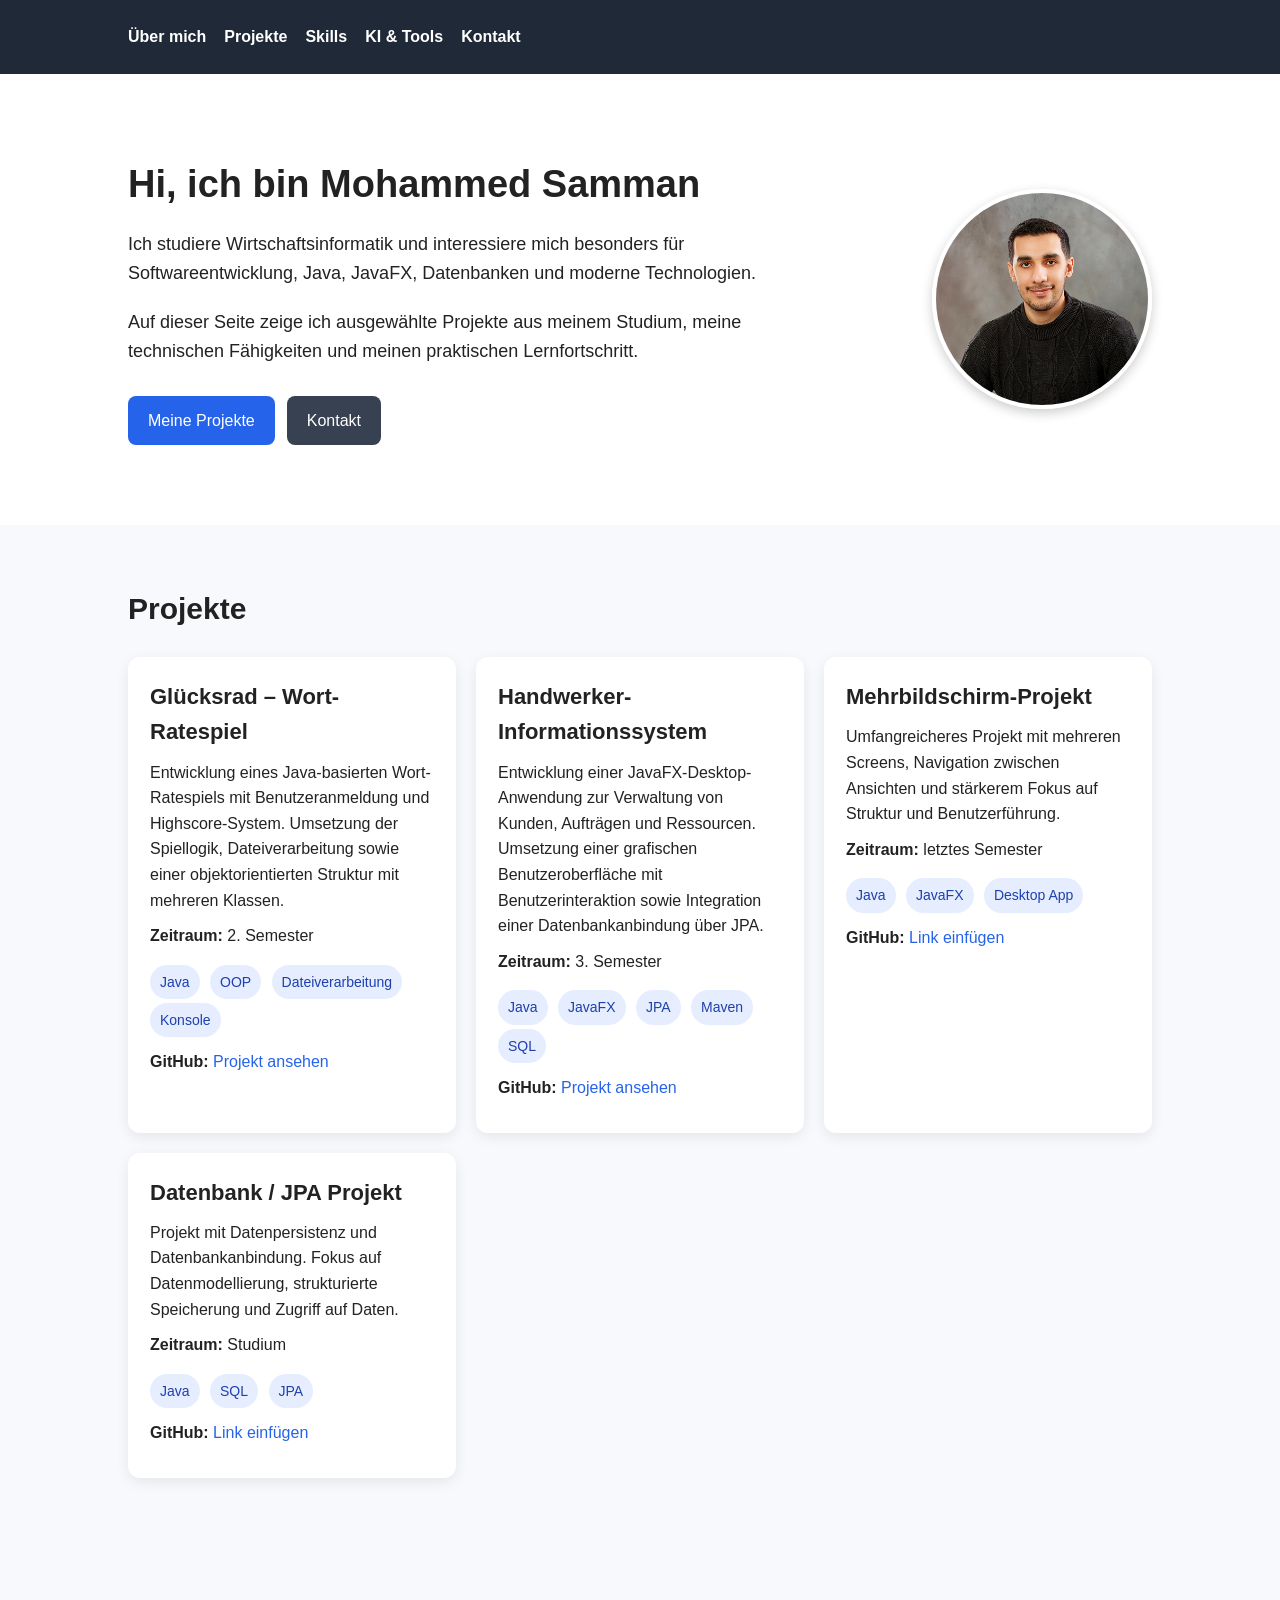
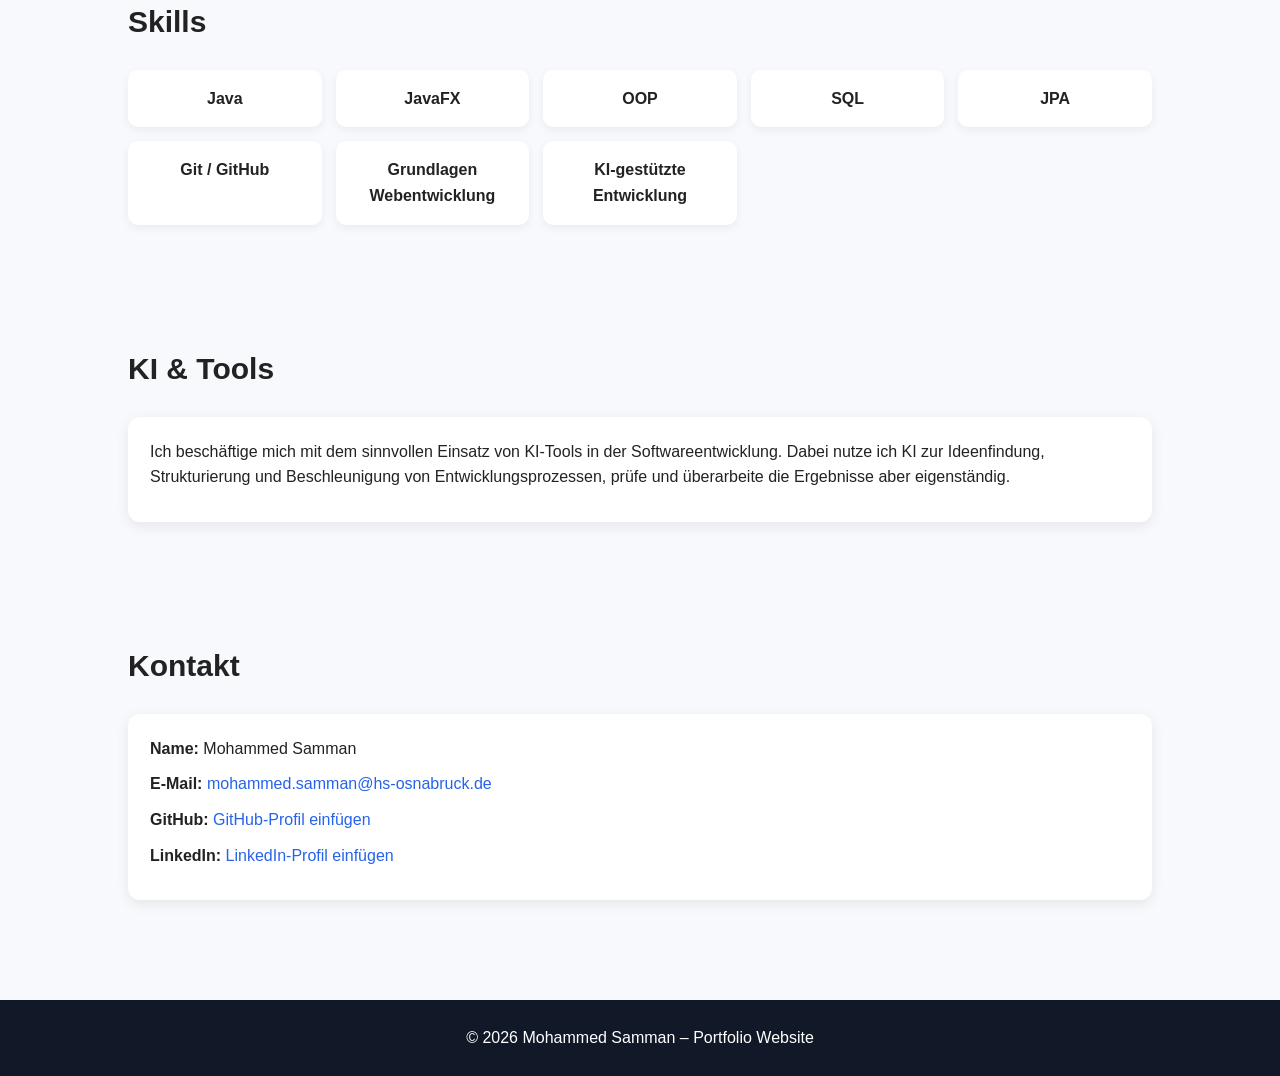
==== index.html @ e0171208 "Update index.html" ====
<!DOCTYPE html>
<html lang="de">
<head>
  <meta charset="UTF-8" />
  <meta name="viewport" content="width=device-width, initial-scale=1.0" />
  <title>Mohammed Samman | Portfolio</title>
  <link rel="stylesheet" href="style.css" />
</head>
<body>

  <header>
    <nav class="navbar">
      <!-- <h1 class="logo">Mein Portfolio</h1> -->
      <ul class="nav-links">
        <li><a href="#about">Über mich</a></li>
        <li><a href="#projects">Projekte</a></li>
        <li><a href="#skills">Skills</a></li>
        <li><a href="#ai">KI & Tools</a></li>
        <li><a href="#contact">Kontakt</a></li>
      </ul>
    </nav>
  </header>

  <main>
    <section class="hero" id="about">
      <div class="hero-container">
        <div class="hero-text">
          <h2>Hi, ich bin Mohammed Samman</h2>
          <p>
            Ich studiere Wirtschaftsinformatik und interessiere mich besonders für
            Softwareentwicklung, Java, JavaFX, Datenbanken und moderne Technologien.
          </p>
          <p>
            Auf dieser Seite zeige ich ausgewählte Projekte aus meinem Studium,
            meine technischen Fähigkeiten und meinen praktischen Lernfortschritt.
          </p>
          <div class="hero-buttons">
            <a class="btn" href="#projects">Meine Projekte</a>
            <a class="btn btn-secondary" href="#contact">Kontakt</a>
          </div>
        </div>

        <div class="hero-image">
          <img src="profile.png" alt="Profilbild von Mohammed Samman" />
        </div>
      </div>
    </section>

    <section id="projects">
      <h3 class="section-title">Projekte</h3>

      <div class="cards">
        <article class="card">
    <h4>Glücksrad – Wort-Ratespiel</h4>
    <p>
      Entwicklung eines Java-basierten Wort-Ratespiels mit Benutzeranmeldung 
      und Highscore-System. Umsetzung der Spiellogik, Dateiverarbeitung sowie 
      einer objektorientierten Struktur mit mehreren Klassen.
    </p>
    <p><strong>Zeitraum:</strong> 2. Semester</p>
    <div class="tags">
      <span class="tag">Java</span>
      <span class="tag">OOP</span>
      <span class="tag">Dateiverarbeitung</span>
      <span class="tag">Konsole</span>
    </div>
    <p>
      <strong>GitHub:</strong>
      <a href="https://github.com/sammanmohammed/oop2-gluecksrad-wortspiel" target="_blank">
        Projekt ansehen
      </a>
    </p>
  </article>

       <article class="card">
  <h4>Handwerker-Informationssystem</h4>
  <p>
    Entwicklung einer JavaFX-Desktop-Anwendung zur Verwaltung von Kunden, 
    Aufträgen und Ressourcen. Umsetzung einer grafischen Benutzeroberfläche 
    mit Benutzerinteraktion sowie Integration einer Datenbankanbindung über JPA.
  </p>
  <p><strong>Zeitraum:</strong> 3. Semester</p>
  <div class="tags">
    <span class="tag">Java</span>
    <span class="tag">JavaFX</span>
    <span class="tag">JPA</span>
    <span class="tag">Maven</span>
    <span class="tag">SQL</span>
  </div>
  <p>
    <strong>GitHub:</strong>
    <a href="https://github.com/sammanmohammed/handwerker-informationssystem" target="_blank">
      Projekt ansehen
    </a>
  </p>
</article>

        <article class="card">
          <h4>Mehrbildschirm-Projekt</h4>
          <p>
            Umfangreicheres Projekt mit mehreren Screens, Navigation zwischen
            Ansichten und stärkerem Fokus auf Struktur und Benutzerführung.
          </p>
          <p><strong>Zeitraum:</strong> letztes Semester</p>
          <div class="tags">
            <span class="tag">Java</span>
            <span class="tag">JavaFX</span>
            <span class="tag">Desktop App</span>
          </div>
          <p><strong>GitHub:</strong> <a href="#">Link einfügen</a></p>
        </article>

        <article class="card">
          <h4>Datenbank / JPA Projekt</h4>
          <p>
            Projekt mit Datenpersistenz und Datenbankanbindung. Fokus auf
            Datenmodellierung, strukturierte Speicherung und Zugriff auf Daten.
          </p>
          <p><strong>Zeitraum:</strong> Studium</p>
          <div class="tags">
            <span class="tag">Java</span>
            <span class="tag">SQL</span>
            <span class="tag">JPA</span>
          </div>
          <p><strong>GitHub:</strong> <a href="#">Link einfügen</a></p>
        </article>
      </div>
    </section>

    <section id="skills">
      <h3 class="section-title">Skills</h3>

      <div class="skills-list">
        <div class="skill-box">Java</div>
        <div class="skill-box">JavaFX</div>
        <div class="skill-box">OOP</div>
        <div class="skill-box">SQL</div>
        <div class="skill-box">JPA</div>
        <div class="skill-box">Git / GitHub</div>
        <div class="skill-box">Grundlagen Webentwicklung</div>
        <div class="skill-box">KI-gestützte Entwicklung</div>
      </div>
    </section>

    <section id="ai">
      <h3 class="section-title">KI & Tools</h3>

      <div class="card">
        <p>
          Ich beschäftige mich mit dem sinnvollen Einsatz von KI-Tools in der
          Softwareentwicklung. Dabei nutze ich KI zur Ideenfindung,
          Strukturierung und Beschleunigung von Entwicklungsprozessen, prüfe
          und überarbeite die Ergebnisse aber eigenständig.
        </p>
      </div>
    </section>

    <section id="contact" class="contact">
      <h3 class="section-title">Kontakt</h3>

      <div class="card">
        <p><strong>Name:</strong> Mohammed Samman</p>
        <p>
          <strong>E-Mail:</strong>
          <a href="mailto:mohammed.samman@hs-osnabruck.de">
            mohammed.samman@hs-osnabruck.de
          </a>
        </p>
        <p><strong>GitHub:</strong> <a href="#">GitHub-Profil einfügen</a></p>
        <p><strong>LinkedIn:</strong> <a href="#">LinkedIn-Profil einfügen</a></p>
      </div>
    </section>
  </main>

  <footer>
    <p>© 2026 Mohammed Samman – Portfolio Website</p>
  </footer>

</body>
</html>
---- style.css ----
*{
  box-sizing: border-box;
  margin: 0;
  padding: 0;
  font-family: Arial, Helvetica, sans-serif;
}
img {
  max-width: 100%;
  height: auto;
}
body {
  line-height: 1.6;
  background: #f7f9fc;
  color: #222;
}

header {
  background: #1f2937;
  color: white;
  padding: 24px 10%;
  position: sticky;
  top: 0;
  z-index: 1000;
}

.navbar {
  display: flex;
  justify-content: space-between;
  align-items: center;
  gap: 20px;
  flex-wrap: wrap;
}

.logo {
  font-size: 24px;
}

.nav-links {
  list-style: none;
  display: flex;
  gap: 18px;
  flex-wrap: wrap;
}

.nav-links a {
  color: white;
  text-decoration: none;
  font-weight: bold;
}

.nav-links a:hover {
  text-decoration: underline;
}

section {
  padding: 60px 10%;
}

.hero {
  background: white;
  padding-top: 80px;
  padding-bottom: 80px;
}

.hero-container {
  display: flex;
  align-items: center;
  justify-content: space-between;
  gap: 40px;
  flex-wrap: wrap;
}

.hero-text {
  flex: 1 1 500px;
}

.hero-text h2 {
  font-size: 38px;
  margin-bottom: 16px;
}

.hero-text p {
  max-width: 700px;
  margin-bottom: 20px;
  font-size: 18px;
}

.hero-buttons {
  display: flex;
  gap: 12px;
  flex-wrap: wrap;
}

.hero-image {
  flex: 0 0 220px;
  display: flex;
  justify-content: center;
  align-items: center;
}



.hero-image img {
  width: 220px;
  height: 220px;
  object-fit: cover;
  object-position: center top;
  border-radius: 50%;
  display: block;
  border: 4px solid white;
  box-shadow: 0 4px 12px rgba(0, 0, 0, 0.2);
}
.btn {
  display: inline-block;
  background: #2563eb;
  color: white;
  padding: 12px 20px;
  border-radius: 8px;
  text-decoration: none;
  margin-top: 10px;
}

.btn:hover {
  background: #1d4ed8;
}

.btn-secondary {
  background: #374151;
}

.btn-secondary:hover {
  background: #1f2937;
}

.section-title {
  font-size: 30px;
  margin-bottom: 24px;
}

.cards {
  display: grid;
  grid-template-columns: repeat(auto-fit, minmax(280px, 1fr));
  gap: 20px;
}

.card {
  background: white;
  padding: 22px;
  border-radius: 12px;
  box-shadow: 0 4px 14px rgba(0, 0, 0, 0.08);
}

.card h4 {
  margin-bottom: 10px;
  font-size: 22px;
}

.card p {
  margin-bottom: 10px;
}

.card a {
  color: #2563eb;
  text-decoration: none;
}

.card a:hover {
  text-decoration: underline;
}

.tags {
  margin: 12px 0;
}

.tag {
  display: inline-block;
  background: #e5edff;
  color: #1e40af;
  padding: 6px 10px;
  border-radius: 20px;
  font-size: 14px;
  margin: 4px 6px 0 0;
}

.skills-list {
  display: grid;
  grid-template-columns: repeat(auto-fit, minmax(180px, 1fr));
  gap: 14px;
}

.skill-box {
  background: white;
  padding: 16px;
  border-radius: 10px;
  box-shadow: 0 3px 10px rgba(0, 0, 0, 0.06);
  text-align: center;
  font-weight: bold;
}

.contact a {
  color: #2563eb;
  text-decoration: none;
}

.contact a:hover {
  text-decoration: underline;
}

footer {
  background: #111827;
  color: white;
  text-align: center;
  padding: 25px;
  margin-top: 40px;
}

@media (max-width: 700px) {
  .hero-container {
    flex-direction: column-reverse;
    text-align: center;
  }

  .hero-text {
    flex: 1 1 100%;
  }

  .hero-text h2 {
    font-size: 30px;
  }

  .hero-text p {
    max-width: 100%;
  }

  .hero-buttons {
    justify-content: center;
  }

  .hero-image {
    flex: 0 0 auto;
  }

  .nav-links {
    justify-content: center;
  }
}
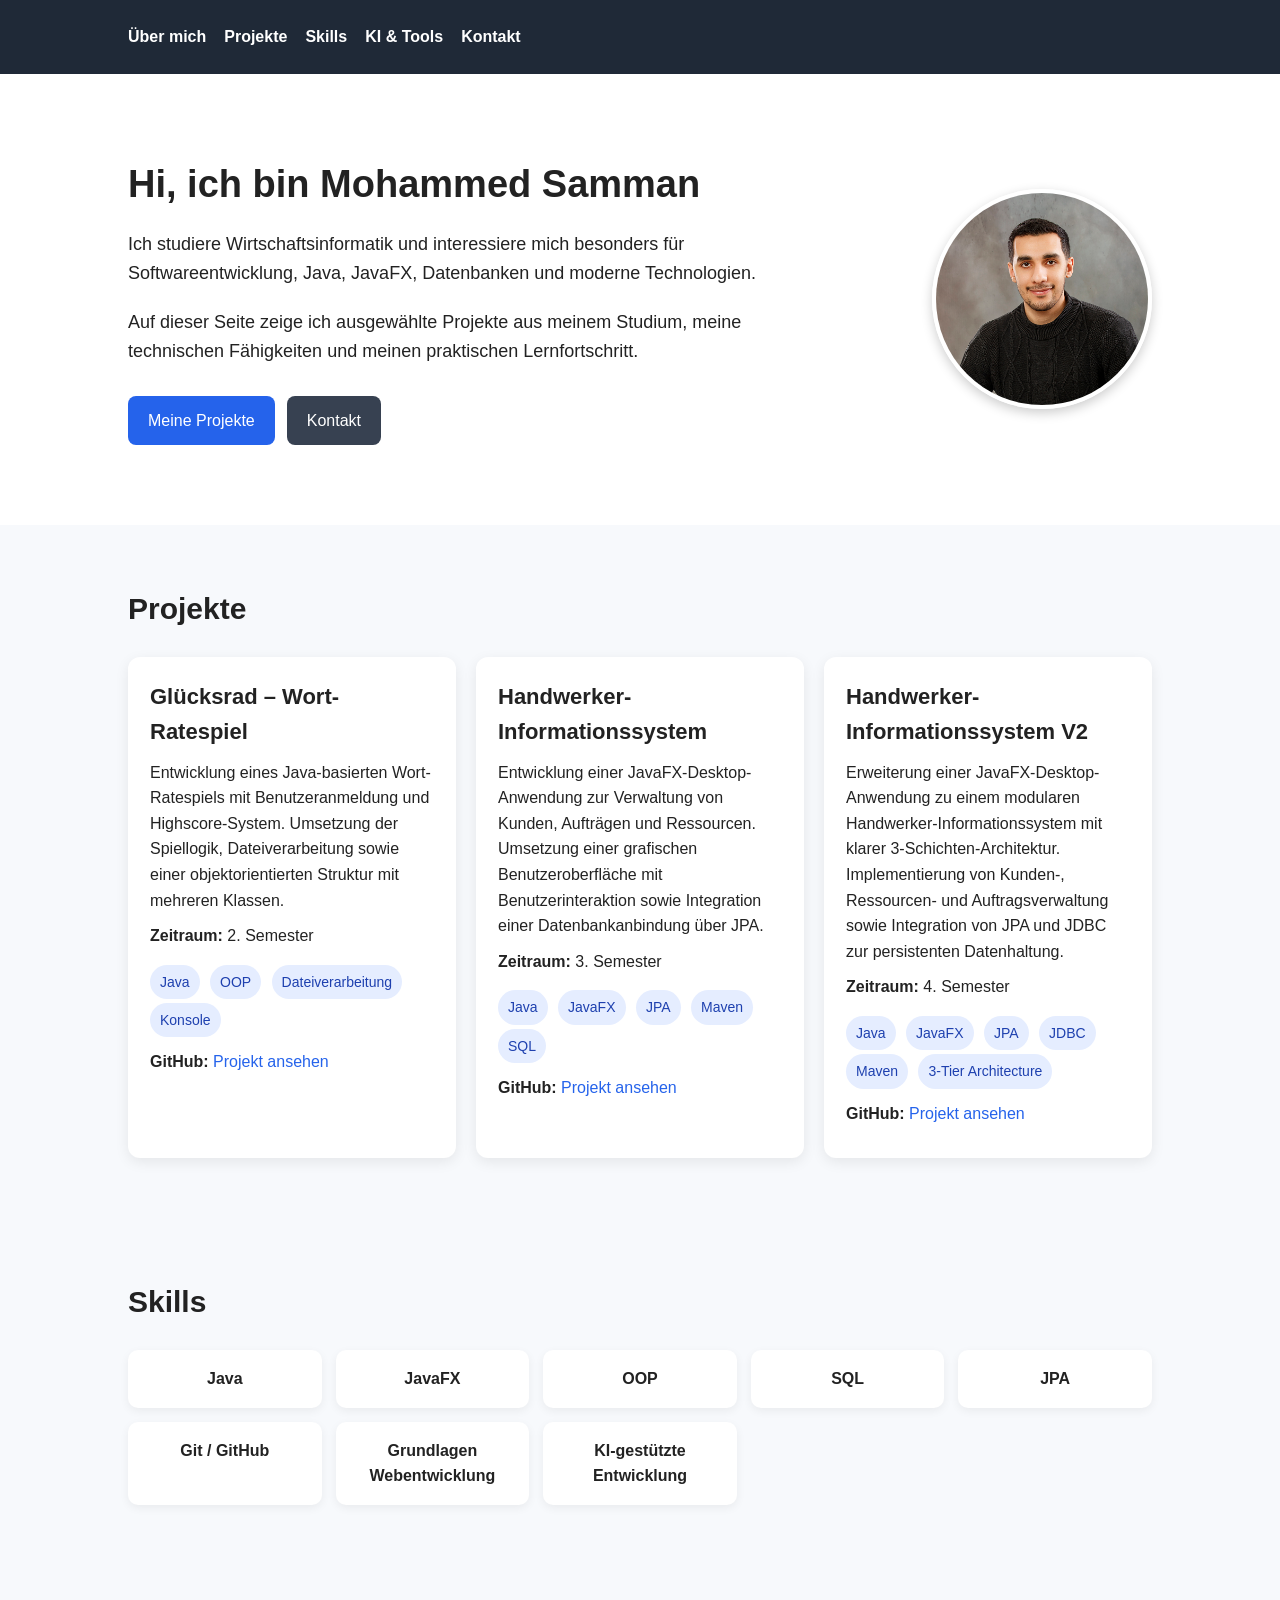
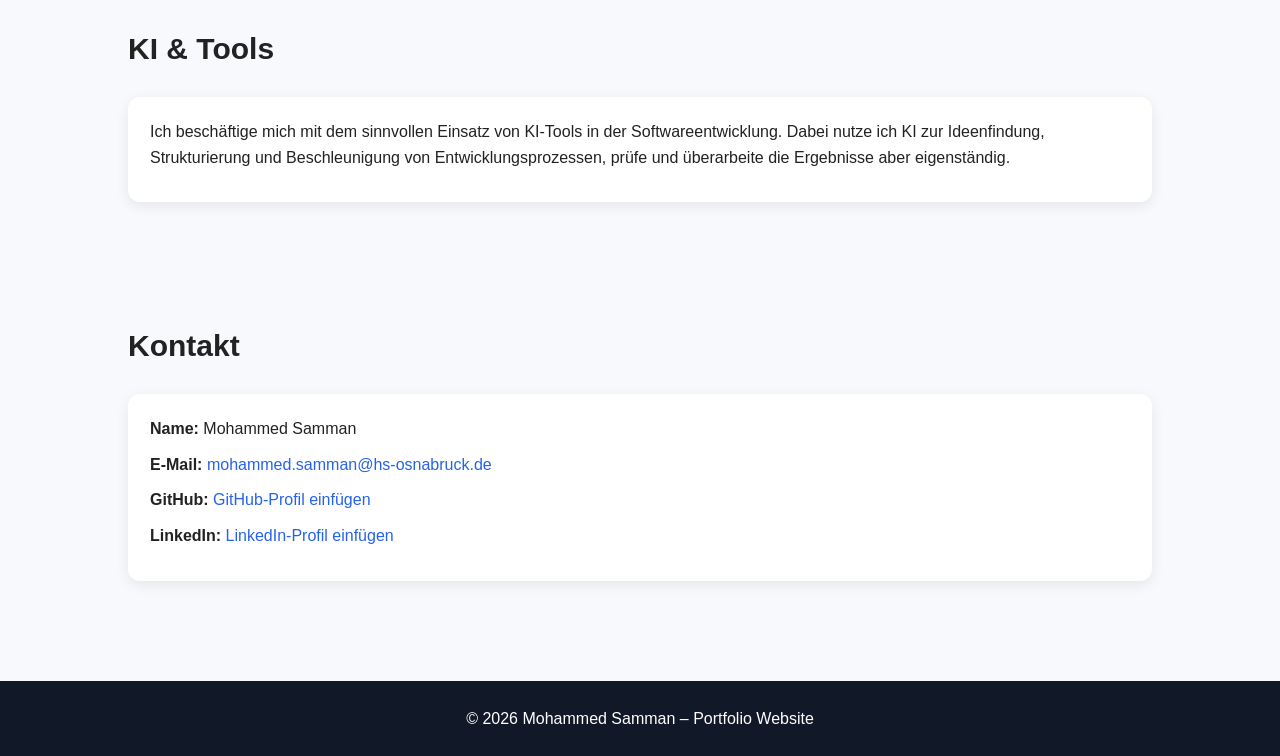
==== commit 3c16f60c: "Update index.html" ====
--- a/index.html
+++ b/index.html
@@ -95,35 +95,32 @@
   </p>
 </article>
 
-        <article class="card">
-          <h4>Mehrbildschirm-Projekt</h4>
-          <p>
-            Umfangreicheres Projekt mit mehreren Screens, Navigation zwischen
-            Ansichten und stärkerem Fokus auf Struktur und Benutzerführung.
-          </p>
-          <p><strong>Zeitraum:</strong> letztes Semester</p>
-          <div class="tags">
-            <span class="tag">Java</span>
-            <span class="tag">JavaFX</span>
-            <span class="tag">Desktop App</span>
-          </div>
-          <p><strong>GitHub:</strong> <a href="#">Link einfügen</a></p>
-        </article>
+       <article class="card">
+  <h4>Handwerker-Informationssystem V2</h4>
+  <p>
+    Erweiterung einer JavaFX-Desktop-Anwendung zu einem modularen 
+    Handwerker-Informationssystem mit klarer 3-Schichten-Architektur. 
+    Implementierung von Kunden-, Ressourcen- und Auftragsverwaltung 
+    sowie Integration von JPA und JDBC zur persistenten Datenhaltung.
+  </p>
+  <p><strong>Zeitraum:</strong> 4. Semester</p>
+  <div class="tags">
+    <span class="tag">Java</span>
+    <span class="tag">JavaFX</span>
+    <span class="tag">JPA</span>
+    <span class="tag">JDBC</span>
+    <span class="tag">Maven</span>
+    <span class="tag">3-Tier Architecture</span>
+  </div>
+  <p>
+    <strong>GitHub:</strong>
+    <a href="https://github.com/sammanmohammed/oop3-handwerker-informationssystem" target="_blank">
+      Projekt ansehen
+    </a>
+  </p>
+</article>
 
-        <article class="card">
-          <h4>Datenbank / JPA Projekt</h4>
-          <p>
-            Projekt mit Datenpersistenz und Datenbankanbindung. Fokus auf
-            Datenmodellierung, strukturierte Speicherung und Zugriff auf Daten.
-          </p>
-          <p><strong>Zeitraum:</strong> Studium</p>
-          <div class="tags">
-            <span class="tag">Java</span>
-            <span class="tag">SQL</span>
-            <span class="tag">JPA</span>
-          </div>
-          <p><strong>GitHub:</strong> <a href="#">Link einfügen</a></p>
-        </article>
+      
       </div>
     </section>
 
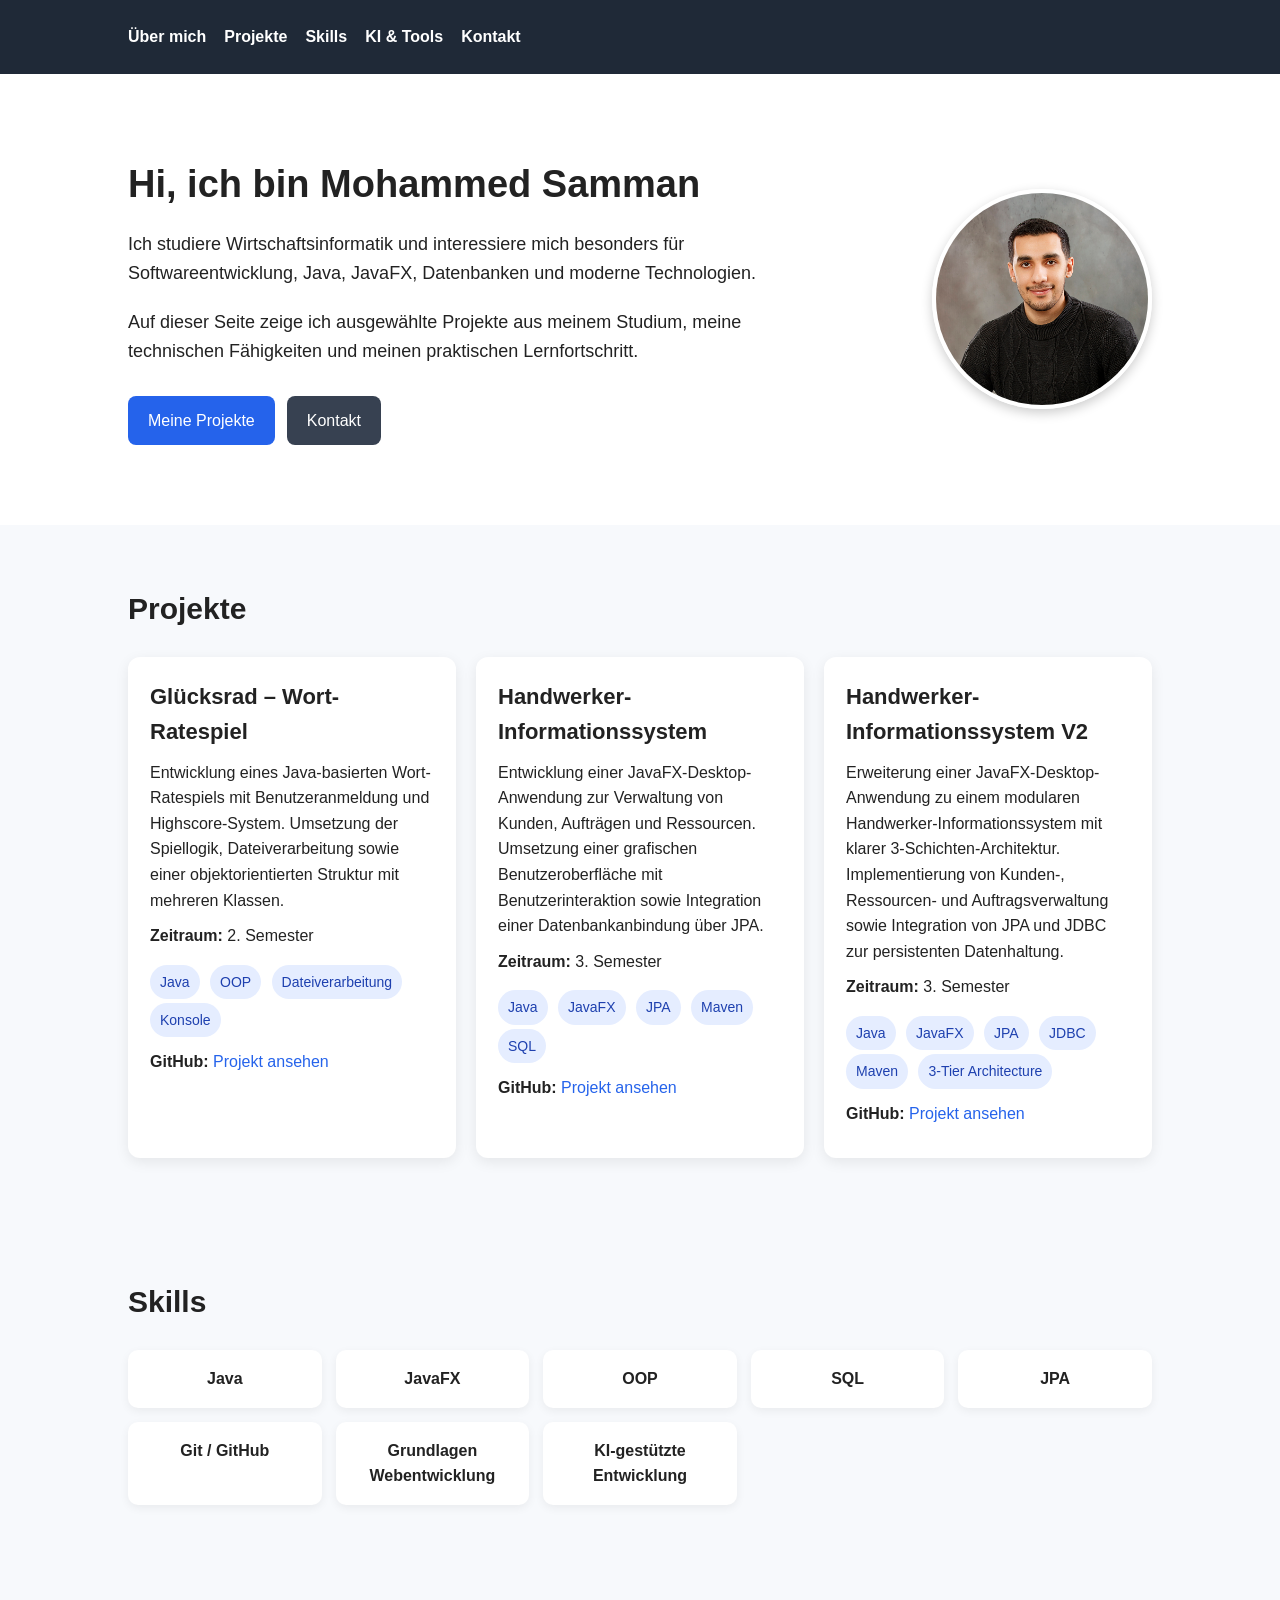
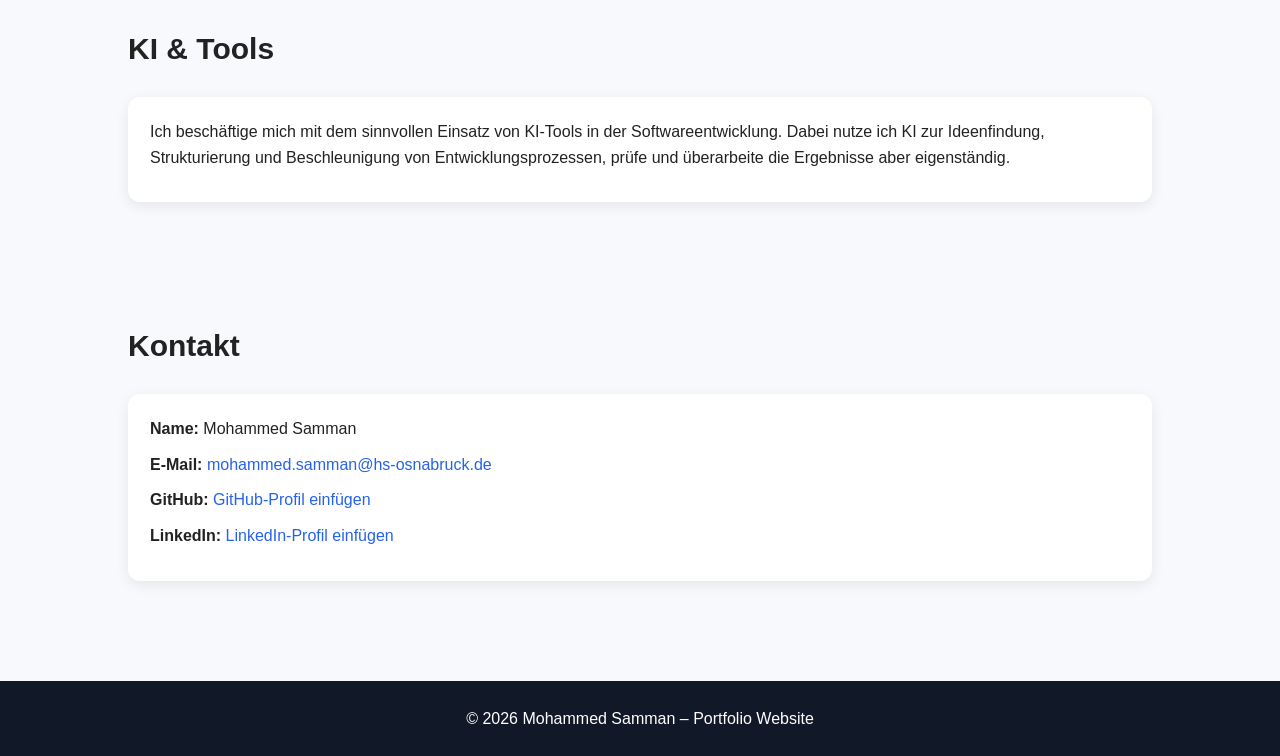
==== commit d5715c1e: "Fix HTML formatting and structure" ====
--- a/index.html
+++ b/index.html
@@ -103,7 +103,7 @@
     Implementierung von Kunden-, Ressourcen- und Auftragsverwaltung 
     sowie Integration von JPA und JDBC zur persistenten Datenhaltung.
   </p>
-  <p><strong>Zeitraum:</strong> 4. Semester</p>
+  <p><strong>Zeitraum:</strong> 3. Semester</p>
   <div class="tags">
     <span class="tag">Java</span>
     <span class="tag">JavaFX</span>
@@ -118,7 +118,7 @@
       Projekt ansehen
     </a>
   </p>
-</article>
+       </article>
 
       
       </div>
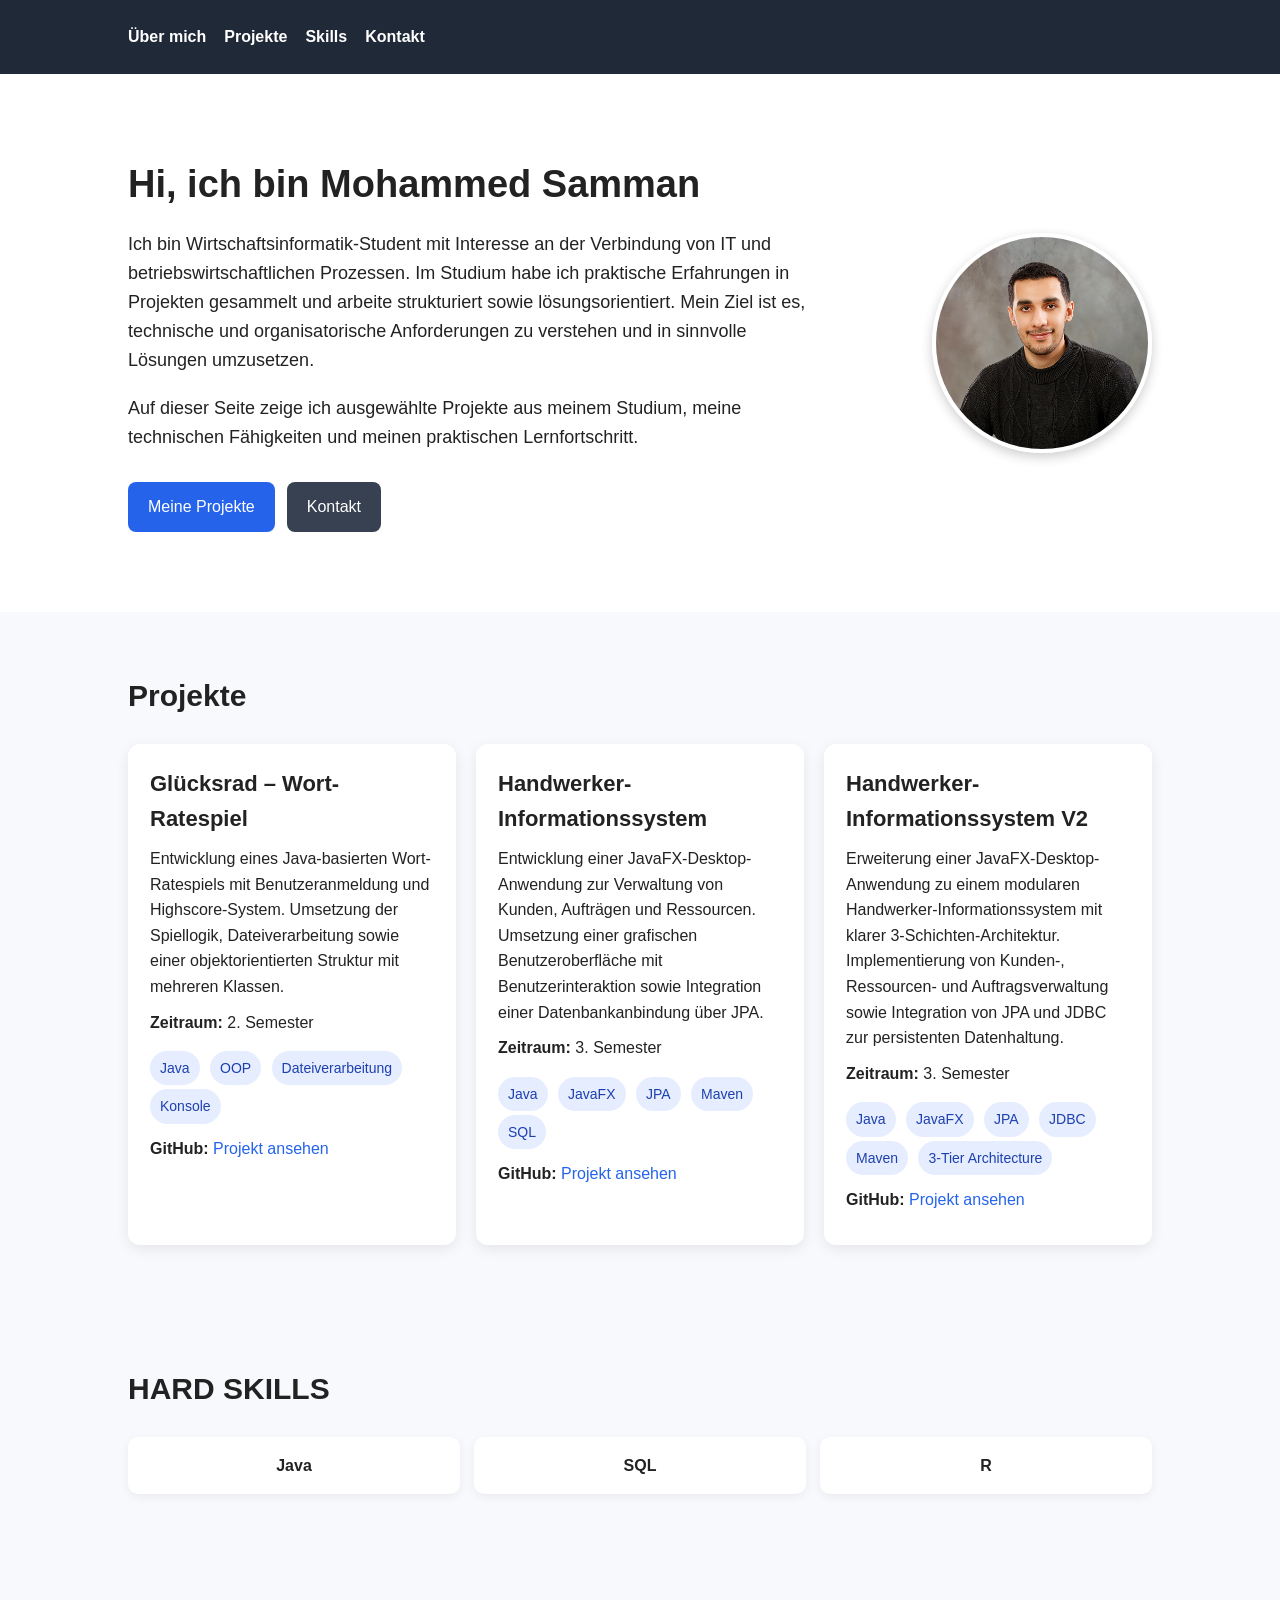
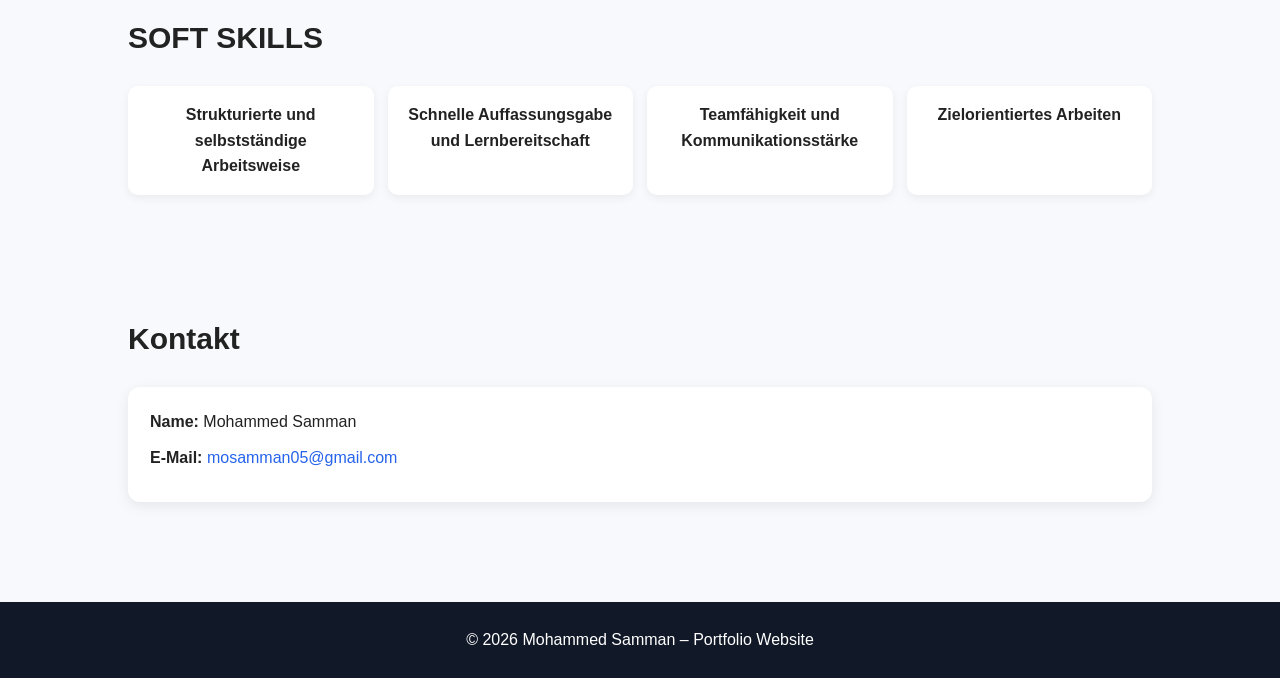
==== commit d98876ce: "Update portfolio content and structure" ====
--- a/index.html
+++ b/index.html
@@ -15,7 +15,6 @@
         <li><a href="#about">Über mich</a></li>
         <li><a href="#projects">Projekte</a></li>
         <li><a href="#skills">Skills</a></li>
-        <li><a href="#ai">KI & Tools</a></li>
         <li><a href="#contact">Kontakt</a></li>
       </ul>
     </nav>
@@ -27,8 +26,12 @@
         <div class="hero-text">
           <h2>Hi, ich bin Mohammed Samman</h2>
           <p>
-            Ich studiere Wirtschaftsinformatik und interessiere mich besonders für
-            Softwareentwicklung, Java, JavaFX, Datenbanken und moderne Technologien.
+           Ich bin Wirtschaftsinformatik-Student mit Interesse an der Verbindung von 
+  IT und betriebswirtschaftlichen Prozessen. Im Studium habe ich praktische 
+  Erfahrungen in Projekten gesammelt und arbeite strukturiert sowie lösungsorientiert.
+
+  Mein Ziel ist es, technische und organisatorische Anforderungen zu verstehen 
+  und in sinnvolle Lösungen umzusetzen.
           </p>
           <p>
             Auf dieser Seite zeige ich ausgewählte Projekte aus meinem Studium,
@@ -125,32 +128,27 @@
     </section>
 
     <section id="skills">
-      <h3 class="section-title">Skills</h3>
+      <h3 class="section-title">HARD SKILLS</h3>
 
       <div class="skills-list">
         <div class="skill-box">Java</div>
-        <div class="skill-box">JavaFX</div>
-        <div class="skill-box">OOP</div>
         <div class="skill-box">SQL</div>
-        <div class="skill-box">JPA</div>
-        <div class="skill-box">Git / GitHub</div>
-        <div class="skill-box">Grundlagen Webentwicklung</div>
-        <div class="skill-box">KI-gestützte Entwicklung</div>
+        <div class="skill-box">R</div>
+   
       </div>
     </section>
+  <section id="skills">
+      <h3 class="section-title">SOFT SKILLS</h3>
 
-    <section id="ai">
-      <h3 class="section-title">KI & Tools</h3>
-
-      <div class="card">
-        <p>
-          Ich beschäftige mich mit dem sinnvollen Einsatz von KI-Tools in der
-          Softwareentwicklung. Dabei nutze ich KI zur Ideenfindung,
-          Strukturierung und Beschleunigung von Entwicklungsprozessen, prüfe
-          und überarbeite die Ergebnisse aber eigenständig.
-        </p>
+      <div class="skills-list">
+        <div class="skill-box">Strukturierte und selbstständige Arbeitsweise</div>
+        <div class="skill-box"> Schnelle Auffassungsgabe und Lernbereitschaft</div>
+        <div class="skill-box">Teamfähigkeit und Kommunikationsstärke</div>
+         <div class="skill-box">Zielorientiertes Arbeiten </div>
+   
       </div>
     </section>
+  
 
     <section id="contact" class="contact">
       <h3 class="section-title">Kontakt</h3>
@@ -159,12 +157,10 @@
         <p><strong>Name:</strong> Mohammed Samman</p>
         <p>
           <strong>E-Mail:</strong>
-          <a href="mailto:mohammed.samman@hs-osnabruck.de">
-            mohammed.samman@hs-osnabruck.de
+          <a href="mosamman05@gmail.com">
+            mosamman05@gmail.com
           </a>
         </p>
-        <p><strong>GitHub:</strong> <a href="#">GitHub-Profil einfügen</a></p>
-        <p><strong>LinkedIn:</strong> <a href="#">LinkedIn-Profil einfügen</a></p>
       </div>
     </section>
   </main>
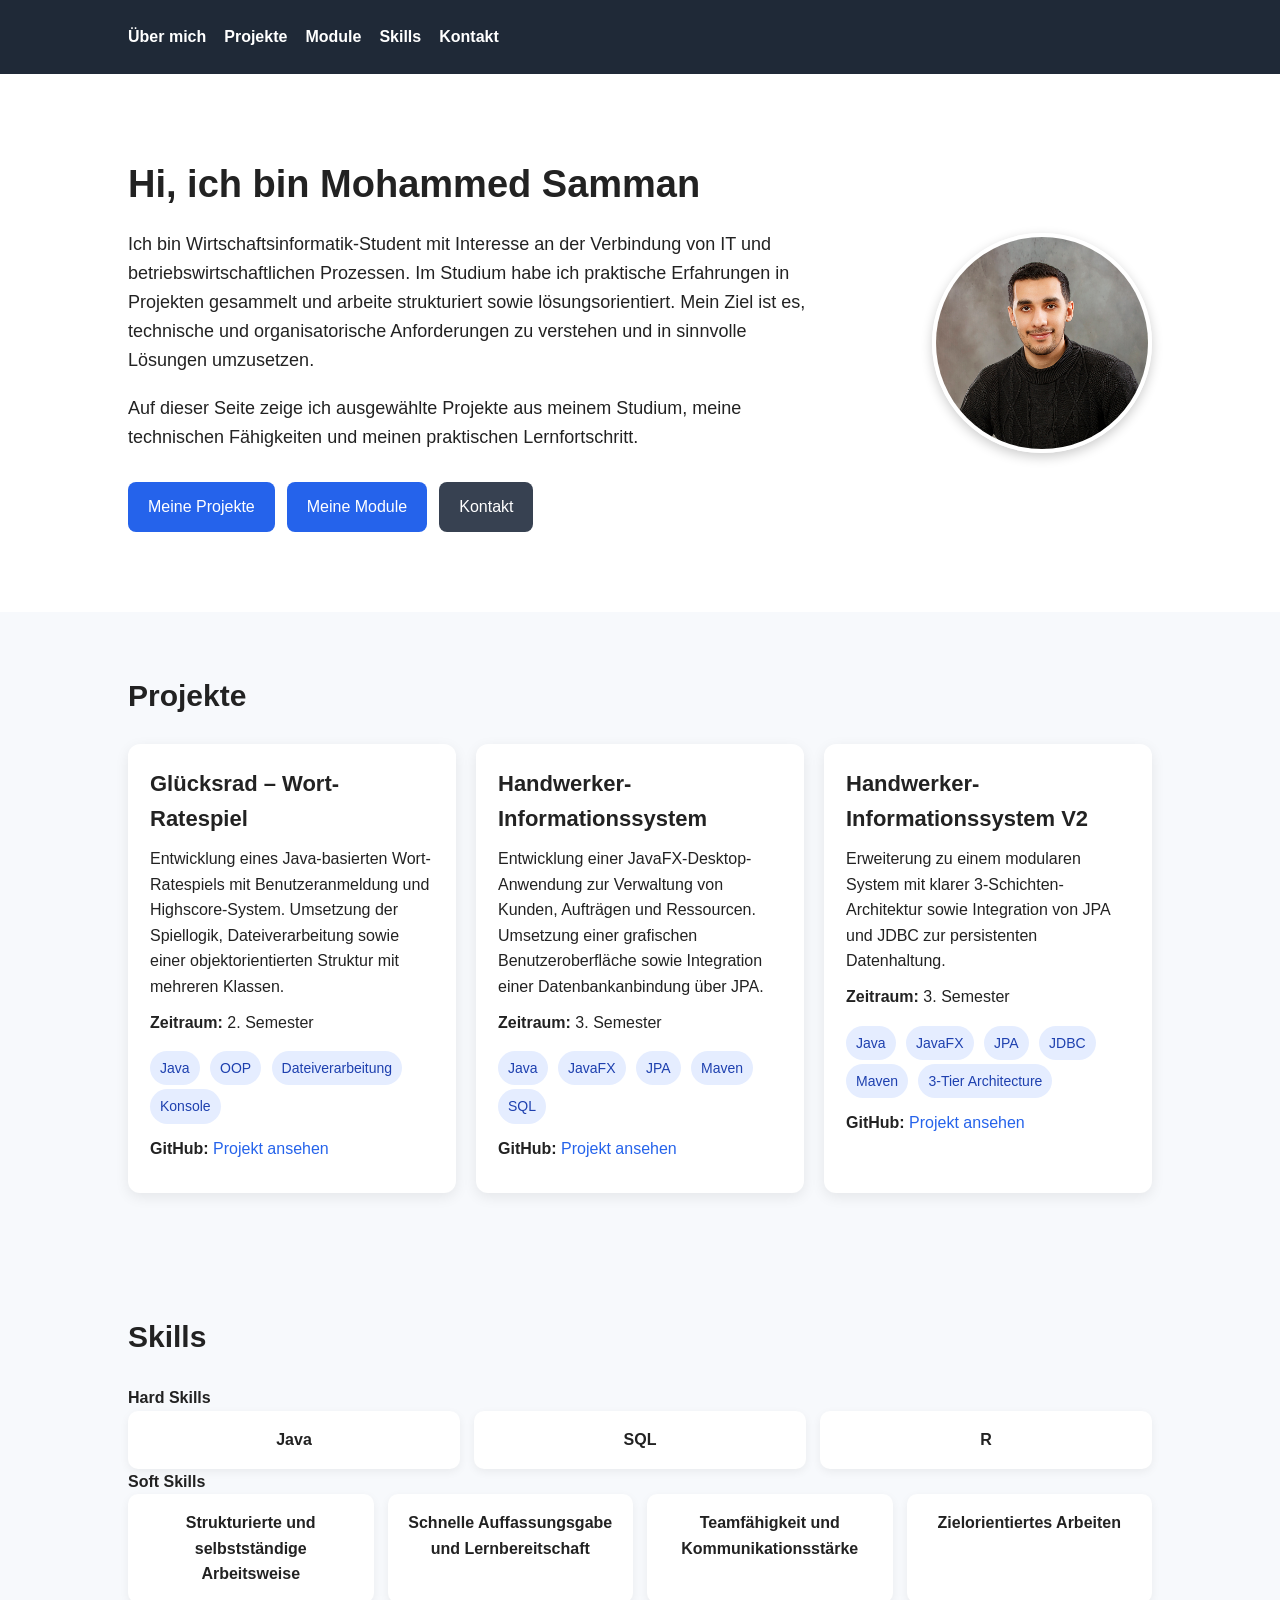
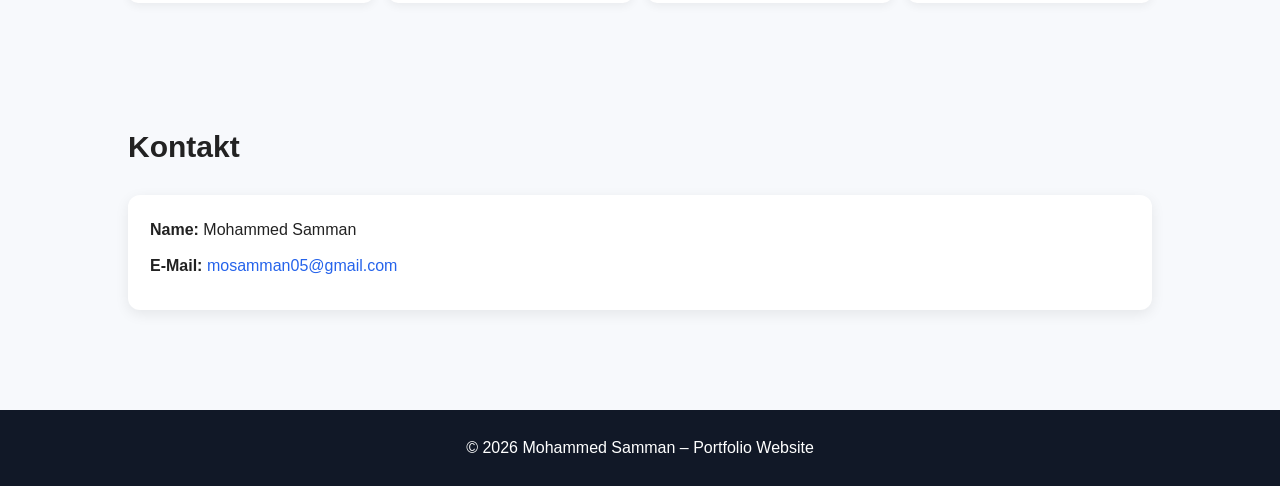
==== commit 1cff2e18: "Update index.html" ====
--- a/index.html
+++ b/index.html
@@ -6,14 +6,15 @@
   <title>Mohammed Samman | Portfolio</title>
   <link rel="stylesheet" href="style.css" />
 </head>
+
 <body>
 
   <header>
     <nav class="navbar">
-      <!-- <h1 class="logo">Mein Portfolio</h1> -->
       <ul class="nav-links">
         <li><a href="#about">Über mich</a></li>
         <li><a href="#projects">Projekte</a></li>
+        <li><a href="modules.html">Module</a></li>
         <li><a href="#skills">Skills</a></li>
         <li><a href="#contact">Kontakt</a></li>
       </ul>
@@ -21,24 +22,30 @@
   </header>
 
   <main>
+
+    <!-- HERO -->
     <section class="hero" id="about">
       <div class="hero-container">
+        
         <div class="hero-text">
           <h2>Hi, ich bin Mohammed Samman</h2>
+          
           <p>
-           Ich bin Wirtschaftsinformatik-Student mit Interesse an der Verbindung von 
-  IT und betriebswirtschaftlichen Prozessen. Im Studium habe ich praktische 
-  Erfahrungen in Projekten gesammelt und arbeite strukturiert sowie lösungsorientiert.
+            Ich bin Wirtschaftsinformatik-Student mit Interesse an der Verbindung von 
+            IT und betriebswirtschaftlichen Prozessen. Im Studium habe ich praktische 
+            Erfahrungen in Projekten gesammelt und arbeite strukturiert sowie lösungsorientiert.
+            Mein Ziel ist es, technische und organisatorische Anforderungen zu verstehen 
+            und in sinnvolle Lösungen umzusetzen.
+          </p>
 
-  Mein Ziel ist es, technische und organisatorische Anforderungen zu verstehen 
-  und in sinnvolle Lösungen umzusetzen.
-          </p>
           <p>
             Auf dieser Seite zeige ich ausgewählte Projekte aus meinem Studium,
             meine technischen Fähigkeiten und meinen praktischen Lernfortschritt.
           </p>
+
           <div class="hero-buttons">
             <a class="btn" href="#projects">Meine Projekte</a>
+            <a class="btn" href="modules.html">Meine Module</a>
             <a class="btn btn-secondary" href="#contact">Kontakt</a>
           </div>
         </div>
@@ -46,110 +53,108 @@
         <div class="hero-image">
           <img src="profile.png" alt="Profilbild von Mohammed Samman" />
         </div>
+
       </div>
     </section>
 
+    <!-- PROJEKTE -->
     <section id="projects">
       <h3 class="section-title">Projekte</h3>
 
       <div class="cards">
+
         <article class="card">
-    <h4>Glücksrad – Wort-Ratespiel</h4>
-    <p>
-      Entwicklung eines Java-basierten Wort-Ratespiels mit Benutzeranmeldung 
-      und Highscore-System. Umsetzung der Spiellogik, Dateiverarbeitung sowie 
-      einer objektorientierten Struktur mit mehreren Klassen.
-    </p>
-    <p><strong>Zeitraum:</strong> 2. Semester</p>
-    <div class="tags">
-      <span class="tag">Java</span>
-      <span class="tag">OOP</span>
-      <span class="tag">Dateiverarbeitung</span>
-      <span class="tag">Konsole</span>
-    </div>
-    <p>
-      <strong>GitHub:</strong>
-      <a href="https://github.com/sammanmohammed/oop2-gluecksrad-wortspiel" target="_blank">
-        Projekt ansehen
-      </a>
-    </p>
-  </article>
+          <h4>Glücksrad – Wort-Ratespiel</h4>
+          <p>
+            Entwicklung eines Java-basierten Wort-Ratespiels mit Benutzeranmeldung 
+            und Highscore-System. Umsetzung der Spiellogik, Dateiverarbeitung sowie 
+            einer objektorientierten Struktur mit mehreren Klassen.
+          </p>
+          <p><strong>Zeitraum:</strong> 2. Semester</p>
+          <div class="tags">
+            <span class="tag">Java</span>
+            <span class="tag">OOP</span>
+            <span class="tag">Dateiverarbeitung</span>
+            <span class="tag">Konsole</span>
+          </div>
+          <p>
+            <strong>GitHub:</strong>
+            <a href="https://github.com/sammanmohammed/oop2-gluecksrad-wortspiel" target="_blank">
+              Projekt ansehen
+            </a>
+          </p>
+        </article>
 
-       <article class="card">
-  <h4>Handwerker-Informationssystem</h4>
-  <p>
-    Entwicklung einer JavaFX-Desktop-Anwendung zur Verwaltung von Kunden, 
-    Aufträgen und Ressourcen. Umsetzung einer grafischen Benutzeroberfläche 
-    mit Benutzerinteraktion sowie Integration einer Datenbankanbindung über JPA.
-  </p>
-  <p><strong>Zeitraum:</strong> 3. Semester</p>
-  <div class="tags">
-    <span class="tag">Java</span>
-    <span class="tag">JavaFX</span>
-    <span class="tag">JPA</span>
-    <span class="tag">Maven</span>
-    <span class="tag">SQL</span>
-  </div>
-  <p>
-    <strong>GitHub:</strong>
-    <a href="https://github.com/sammanmohammed/handwerker-informationssystem" target="_blank">
-      Projekt ansehen
-    </a>
-  </p>
-</article>
+        <article class="card">
+          <h4>Handwerker-Informationssystem</h4>
+          <p>
+            Entwicklung einer JavaFX-Desktop-Anwendung zur Verwaltung von Kunden, 
+            Aufträgen und Ressourcen. Umsetzung einer grafischen Benutzeroberfläche 
+            sowie Integration einer Datenbankanbindung über JPA.
+          </p>
+          <p><strong>Zeitraum:</strong> 3. Semester</p>
+          <div class="tags">
+            <span class="tag">Java</span>
+            <span class="tag">JavaFX</span>
+            <span class="tag">JPA</span>
+            <span class="tag">Maven</span>
+            <span class="tag">SQL</span>
+          </div>
+          <p>
+            <strong>GitHub:</strong>
+            <a href="https://github.com/sammanmohammed/handwerker-informationssystem" target="_blank">
+              Projekt ansehen
+            </a>
+          </p>
+        </article>
 
-       <article class="card">
-  <h4>Handwerker-Informationssystem V2</h4>
-  <p>
-    Erweiterung einer JavaFX-Desktop-Anwendung zu einem modularen 
-    Handwerker-Informationssystem mit klarer 3-Schichten-Architektur. 
-    Implementierung von Kunden-, Ressourcen- und Auftragsverwaltung 
-    sowie Integration von JPA und JDBC zur persistenten Datenhaltung.
-  </p>
-  <p><strong>Zeitraum:</strong> 3. Semester</p>
-  <div class="tags">
-    <span class="tag">Java</span>
-    <span class="tag">JavaFX</span>
-    <span class="tag">JPA</span>
-    <span class="tag">JDBC</span>
-    <span class="tag">Maven</span>
-    <span class="tag">3-Tier Architecture</span>
-  </div>
-  <p>
-    <strong>GitHub:</strong>
-    <a href="https://github.com/sammanmohammed/oop3-handwerker-informationssystem" target="_blank">
-      Projekt ansehen
-    </a>
-  </p>
-       </article>
+        <article class="card">
+          <h4>Handwerker-Informationssystem V2</h4>
+          <p>
+            Erweiterung zu einem modularen System mit klarer 3-Schichten-Architektur 
+            sowie Integration von JPA und JDBC zur persistenten Datenhaltung.
+          </p>
+          <p><strong>Zeitraum:</strong> 3. Semester</p>
+          <div class="tags">
+            <span class="tag">Java</span>
+            <span class="tag">JavaFX</span>
+            <span class="tag">JPA</span>
+            <span class="tag">JDBC</span>
+            <span class="tag">Maven</span>
+            <span class="tag">3-Tier Architecture</span>
+          </div>
+          <p>
+            <strong>GitHub:</strong>
+            <a href="https://github.com/sammanmohammed/oop3-handwerker-informationssystem" target="_blank">
+              Projekt ansehen
+            </a>
+          </p>
+        </article>
 
-      
       </div>
     </section>
 
+    <!-- SKILLS -->
     <section id="skills">
-      <h3 class="section-title">HARD SKILLS</h3>
+      <h3 class="section-title">Skills</h3>
 
+      <h4 class="skills-subtitle">Hard Skills</h4>
       <div class="skills-list">
         <div class="skill-box">Java</div>
         <div class="skill-box">SQL</div>
         <div class="skill-box">R</div>
-   
+      </div>
+
+      <h4 class="skills-subtitle">Soft Skills</h4>
+      <div class="skills-list">
+        <div class="skill-box">Strukturierte und selbstständige Arbeitsweise</div>
+        <div class="skill-box">Schnelle Auffassungsgabe und Lernbereitschaft</div>
+        <div class="skill-box">Teamfähigkeit und Kommunikationsstärke</div>
+        <div class="skill-box">Zielorientiertes Arbeiten</div>
       </div>
     </section>
-  <section id="skills">
-      <h3 class="section-title">SOFT SKILLS</h3>
 
-      <div class="skills-list">
-        <div class="skill-box">Strukturierte und selbstständige Arbeitsweise</div>
-        <div class="skill-box"> Schnelle Auffassungsgabe und Lernbereitschaft</div>
-        <div class="skill-box">Teamfähigkeit und Kommunikationsstärke</div>
-         <div class="skill-box">Zielorientiertes Arbeiten </div>
-   
-      </div>
-    </section>
-  
-
+    <!-- KONTAKT -->
     <section id="contact" class="contact">
       <h3 class="section-title">Kontakt</h3>
 
@@ -157,12 +162,13 @@
         <p><strong>Name:</strong> Mohammed Samman</p>
         <p>
           <strong>E-Mail:</strong>
-          <a href="mosamman05@gmail.com">
+          <a href="mailto:mosamman05@gmail.com">
             mosamman05@gmail.com
           </a>
         </p>
       </div>
     </section>
+
   </main>
 
   <footer>
--- a/style.css
+++ b/style.css
@@ -243,4 +243,60 @@
   .nav-links {
     justify-content: center;
   }
-}+  
+}
+
+
+
+
+/* MODULES TIMELINE */
+
+.timeline {
+  position: relative;
+  margin: 50px auto;
+  padding-left: 40px;
+  max-width: 800px;
+}
+
+.timeline::before {
+  content: "";
+  position: absolute;
+  left: 15px;
+  top: 0;
+  width: 3px;
+  height: 100%;
+  background: #00bcd4;
+}
+
+.timeline-item {
+  position: relative;
+  margin-bottom: 40px;
+}
+
+.timeline-dot {
+  position: absolute;
+  left: 6px;
+  width: 18px;
+  height: 18px;
+  background: #00bcd4;
+  border-radius: 50%;
+}
+
+.timeline-content h4 {
+  margin-bottom: 10px;
+}
+
+/* Module Tags */
+.module-tags {
+  display: flex;
+  flex-wrap: wrap;
+  gap: 10px;
+}
+
+.module-tag {
+  background: #e0f7fa;
+  color: #007c91;
+  padding: 6px 12px;
+  border-radius: 20px;
+  font-size: 14px;
+}
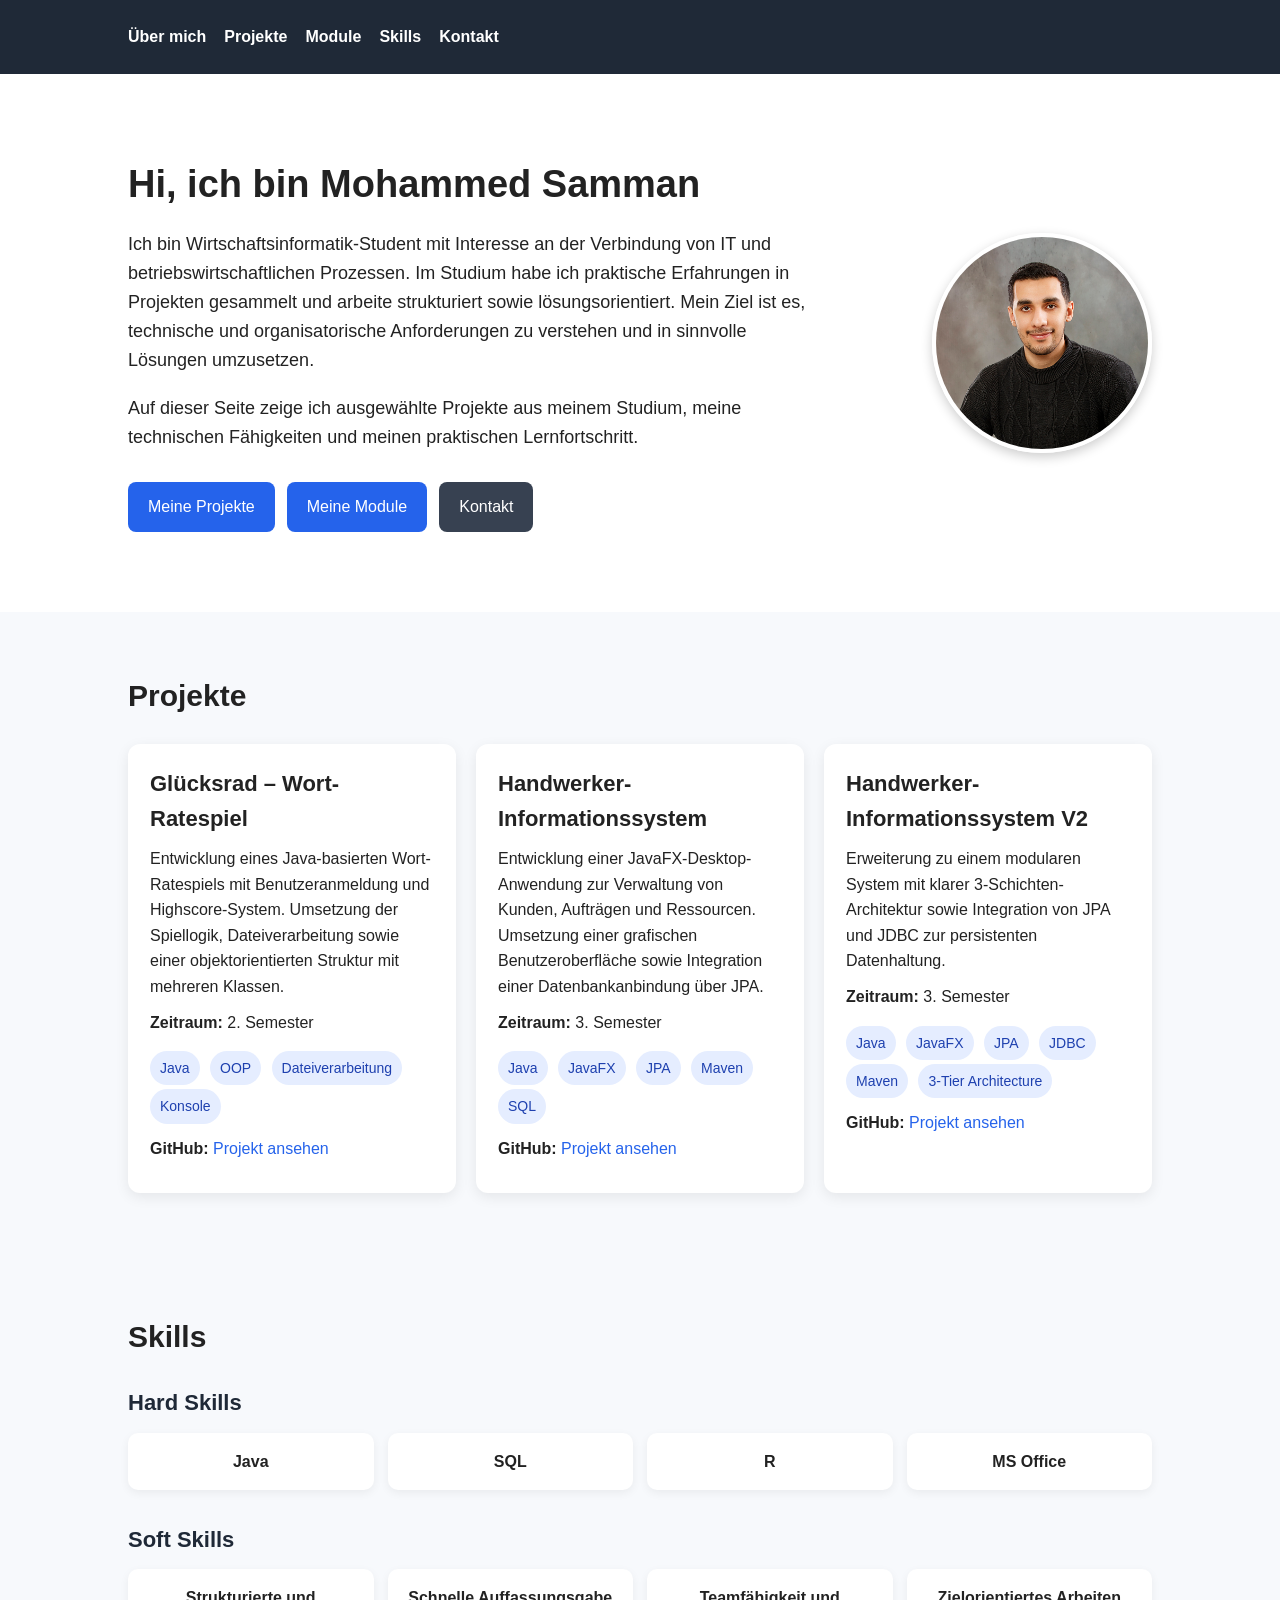
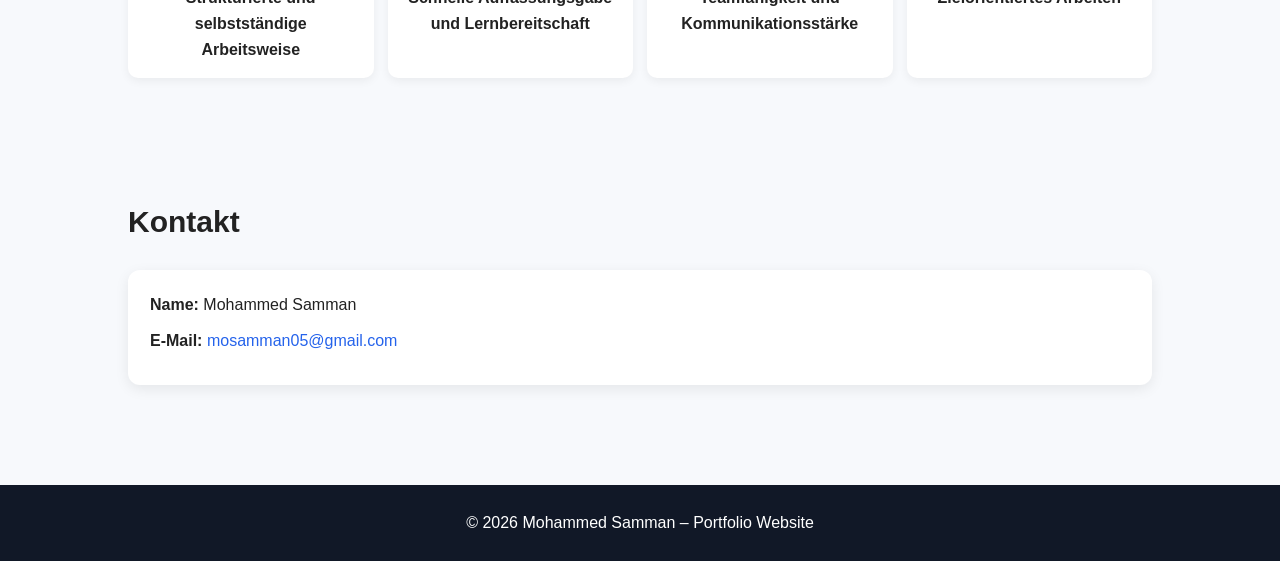
==== commit a220872d: "Fix HTML encoding issues in index.html" ====
--- a/index.html
+++ b/index.html
@@ -143,6 +143,7 @@
         <div class="skill-box">Java</div>
         <div class="skill-box">SQL</div>
         <div class="skill-box">R</div>
+         <div class="skill-box">MS Office</div>
       </div>
 
       <h4 class="skills-subtitle">Soft Skills</h4>
--- a/style.css
+++ b/style.css
@@ -1,13 +1,15 @@
-*{
+* {
   box-sizing: border-box;
   margin: 0;
   padding: 0;
   font-family: Arial, Helvetica, sans-serif;
 }
+
 img {
   max-width: 100%;
   height: auto;
 }
+
 body {
   line-height: 1.6;
   background: #f7f9fc;
@@ -97,8 +99,6 @@
   justify-content: center;
   align-items: center;
 }
-
-
 
 .hero-image img {
   width: 220px;
@@ -110,6 +110,7 @@
   border: 4px solid white;
   box-shadow: 0 4px 12px rgba(0, 0, 0, 0.2);
 }
+
 .btn {
   display: inline-block;
   background: #2563eb;
@@ -182,6 +183,7 @@
   margin: 4px 6px 0 0;
 }
 
+/* SKILLS */
 .skills-list {
   display: grid;
   grid-template-columns: repeat(auto-fit, minmax(180px, 1fr));
@@ -197,6 +199,17 @@
   font-weight: bold;
 }
 
+.skills-subtitle {
+  font-size: 22px;
+  margin-bottom: 12px;
+  color: #1f2937;
+}
+
+.skills-subtitle:not(:first-of-type) {
+  margin-top: 32px;
+}
+
+/* KONTAKT */
 .contact a {
   color: #2563eb;
   text-decoration: none;
@@ -214,6 +227,7 @@
   margin-top: 40px;
 }
 
+/* MOBILE */
 @media (max-width: 700px) {
   .hero-container {
     flex-direction: column-reverse;
@@ -243,27 +257,22 @@
   .nav-links {
     justify-content: center;
   }
-  
-}
-
-
-
+}
 
 /* MODULES TIMELINE */
-
 .timeline {
   position: relative;
   margin: 50px auto;
-  padding-left: 40px;
+  padding-left: 30px;
   max-width: 800px;
 }
 
 .timeline::before {
   content: "";
   position: absolute;
-  left: 15px;
+  left: 10px;
   top: 0;
-  width: 3px;
+  width: 2px;
   height: 100%;
   background: #00bcd4;
 }
@@ -271,22 +280,17 @@
 .timeline-item {
   position: relative;
   margin-bottom: 40px;
+  padding-left: 20px;
 }
 
 .timeline-dot {
-  position: absolute;
-  left: 6px;
-  width: 18px;
-  height: 18px;
-  background: #00bcd4;
-  border-radius: 50%;
+  display: none;
 }
 
 .timeline-content h4 {
   margin-bottom: 10px;
 }
 
-/* Module Tags */
 .module-tags {
   display: flex;
   flex-wrap: wrap;
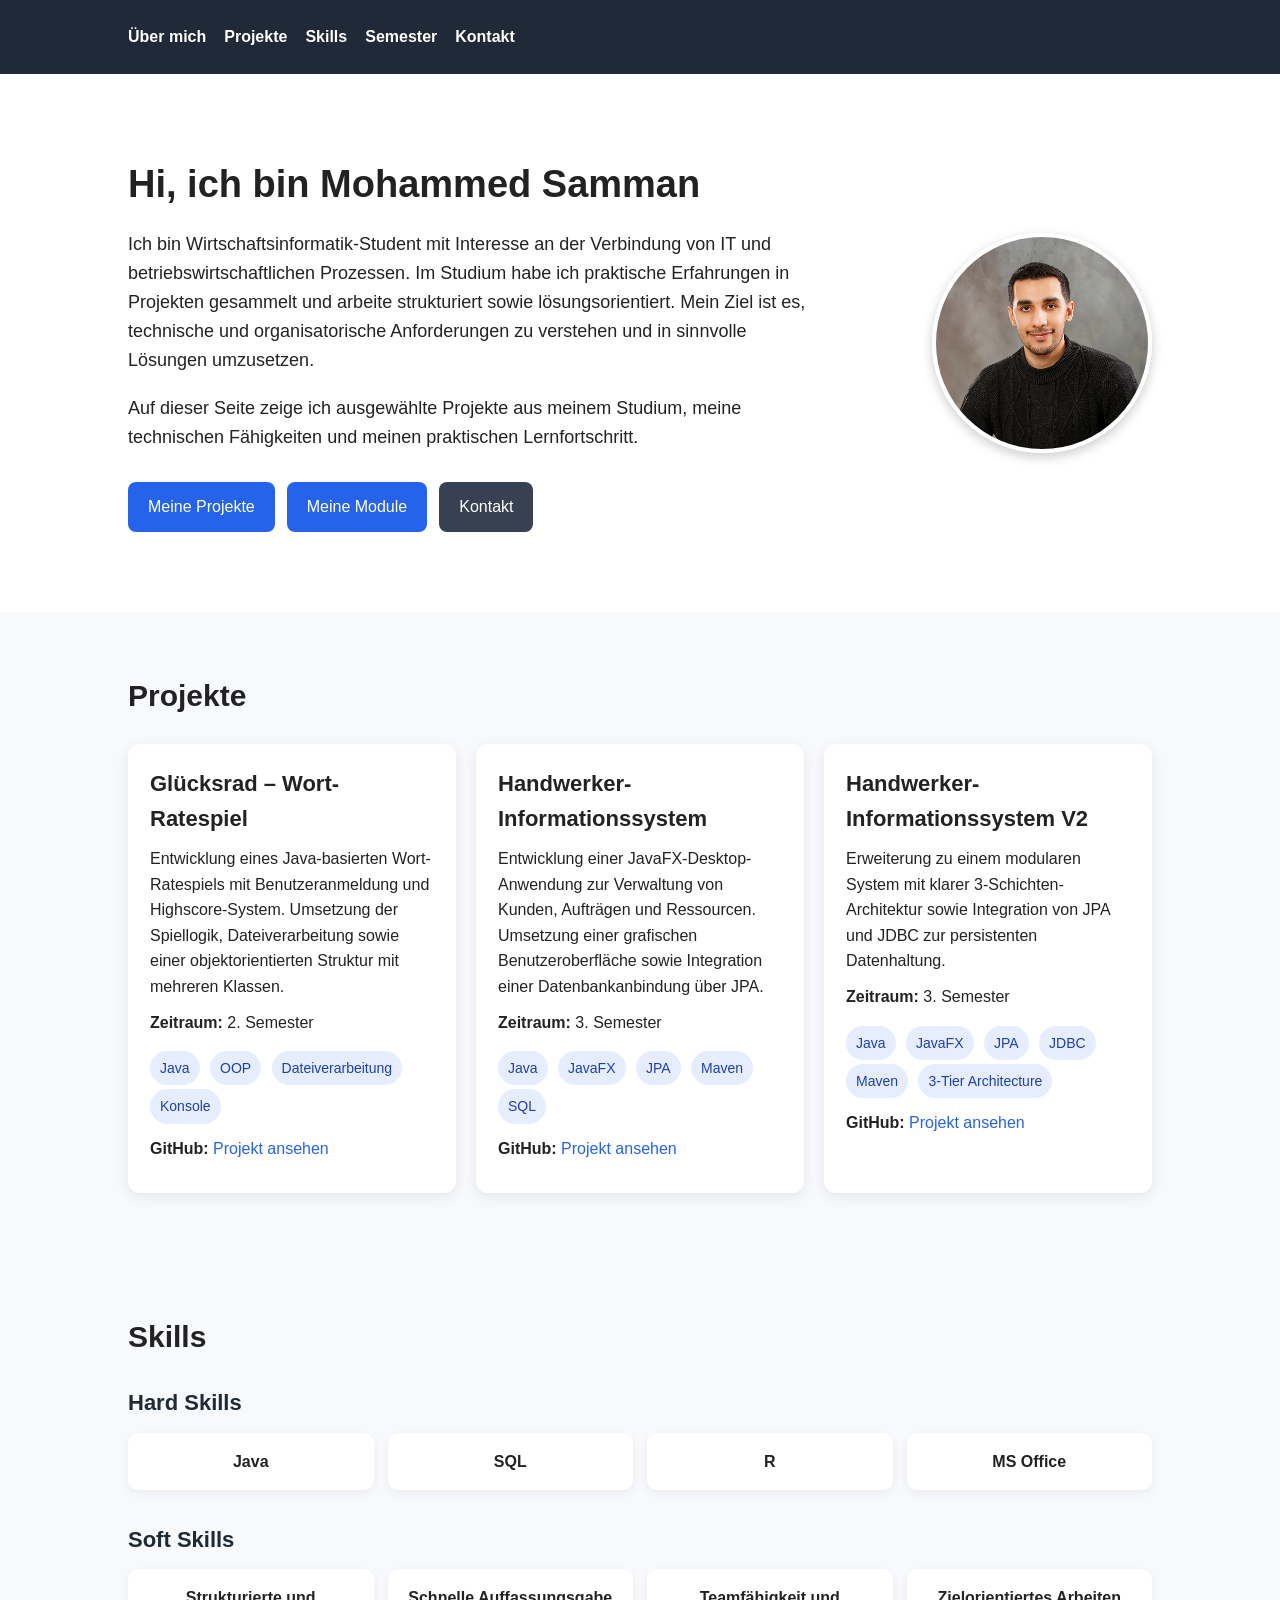
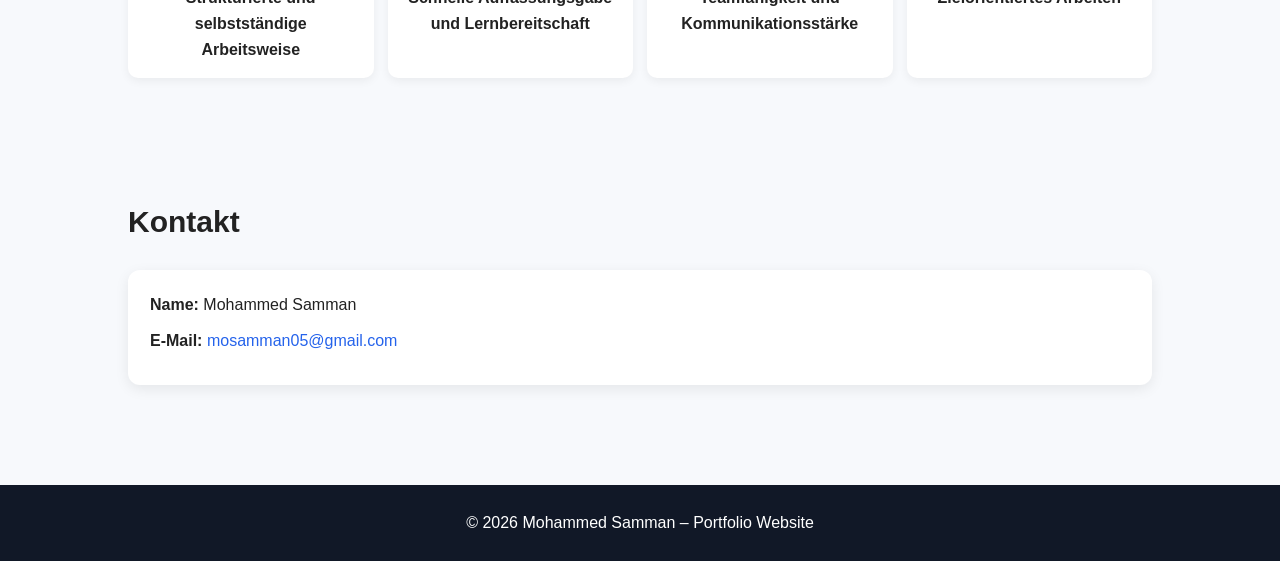
==== commit 6c5ac085: "Fix HTML formatting and update links" ====
--- a/index.html
+++ b/index.html
@@ -14,8 +14,8 @@
       <ul class="nav-links">
         <li><a href="#about">Über mich</a></li>
         <li><a href="#projects">Projekte</a></li>
-        <li><a href="modules.html">Module</a></li>
         <li><a href="#skills">Skills</a></li>
+         <li><a href="modules.html">Semester</a></li>
         <li><a href="#contact">Kontakt</a></li>
       </ul>
     </nav>
